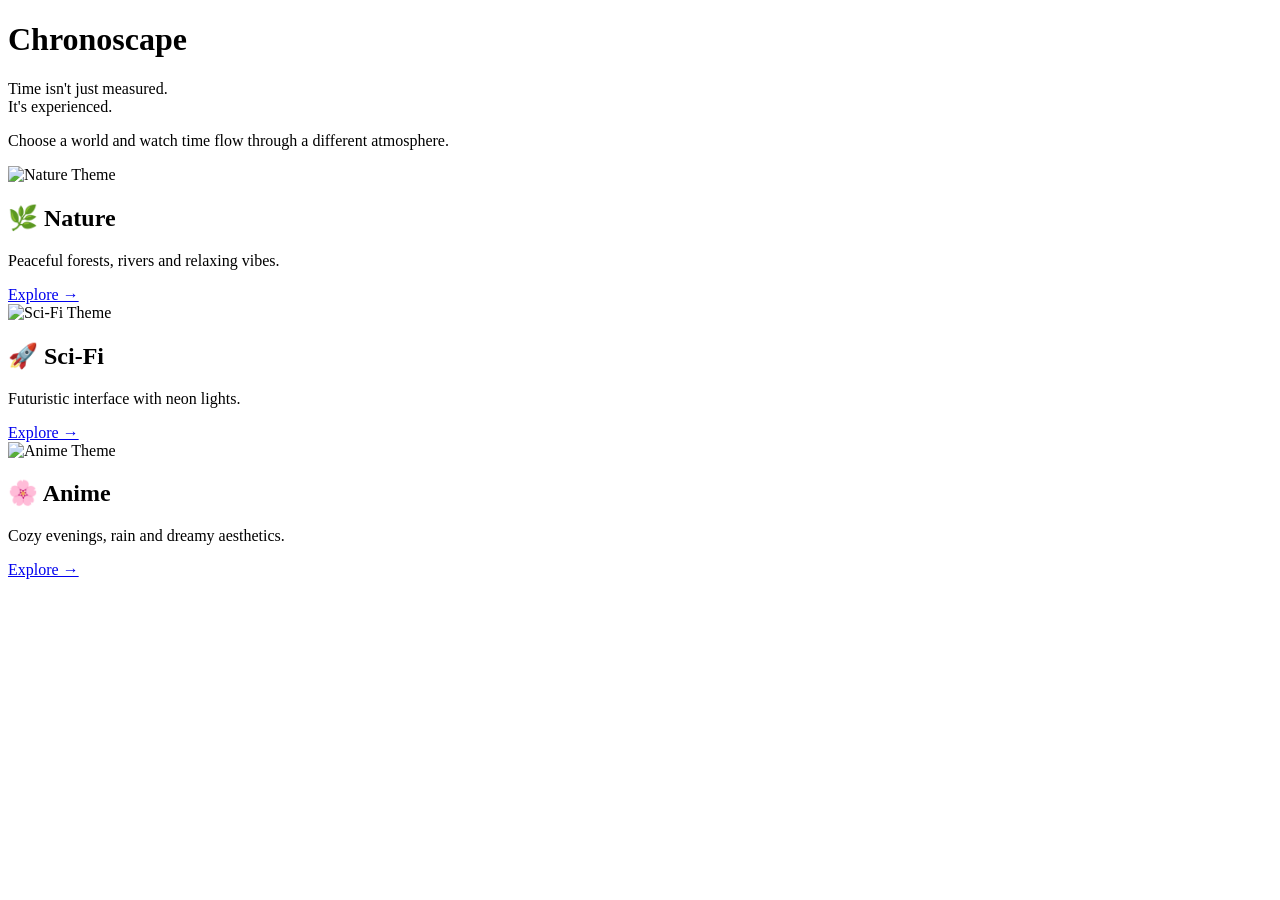
==== index.html @ 8ec43321 "img and vids" ====
<!DOCTYPE html>
<html lang="en">

<head>
    <meta charset="UTF-8">
    <meta name="viewport" content="width=device-width, initial-scale=1.0">

    <title>Chronoscape</title>

    <!-- Google Font -->
    <link href="https://fonts.googleapis.com/css2?family=Poppins:wght@300;400;600;700&display=swap" rel="stylesheet">

    <!-- CSS File -->
    <link rel="stylesheet" href="style.css">
</head>

<body>

    <!-- Main Container -->
    <div class="container">

        <!-- App Name -->
        <header>

            <h1 class="logo">Chronoscape</h1>

            <p class="tagline">
                Time isn't just measured.<br>
                It's experienced.
            </p>

            <p class="description">
                Choose a world and watch time flow through a different atmosphere.
            </p>

        </header>

        <!-- Theme Cards -->
        <section class="cards">

            <!-- Nature Card -->
            <div class="card">

                <img src="images/nature.jpg" alt="Nature Theme">

                <h2>🌿 Nature</h2>

                <p>
                    Peaceful forests, rivers and relaxing vibes.
                </p>

                <a href="nature.html" class="btn">
                    Explore →
                </a>

            </div>

            <!-- Sci-Fi Card -->
            <div class="card">

                <img src="images/scifi.jpg" alt="Sci-Fi Theme">

                <h2>🚀 Sci-Fi</h2>

                <p>
                    Futuristic interface with neon lights.
                </p>

                <a href="scifi.html" class="btn">
                    Explore →
                </a>

            </div>

            <!-- Anime Card -->
            <div class="card">

                <img src="images/anime.jpg" alt="Anime Theme">

                <h2>🌸 Anime</h2>

                <p>
                    Cozy evenings, rain and dreamy aesthetics.
                </p>

                <a href="anime.html" class="btn">
                    Explore →
                </a>

            </div>

        </section>

    </div>

</body>

</html>
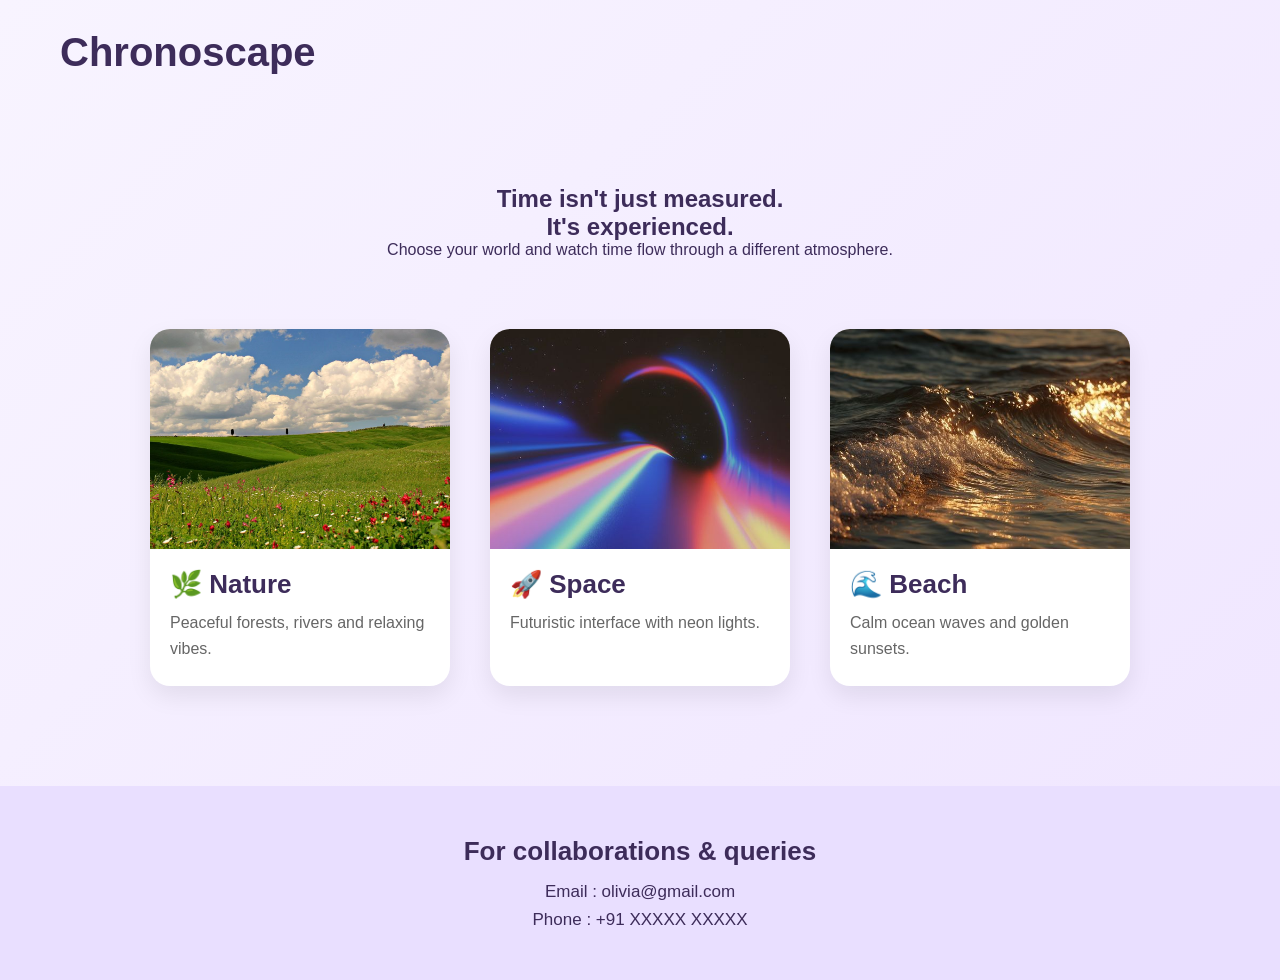
==== commit 56ef3ee6: "sep files" ====
--- a/index.html
+++ b/index.html
@@ -2,6 +2,7 @@
 <html lang="en">
 
 <head>
+
     <meta charset="UTF-8">
     <meta name="viewport" content="width=device-width, initial-scale=1.0">
 
@@ -10,88 +11,100 @@
     <!-- Google Font -->
     <link href="https://fonts.googleapis.com/css2?family=Poppins:wght@300;400;600;700&display=swap" rel="stylesheet">
 
-    <!-- CSS File -->
+    <!-- CSS -->
     <link rel="stylesheet" href="style.css">
+
 </head>
 
 <body>
 
-    <!-- Main Container -->
-    <div class="container">
+    <!-- Logo -->
 
-        <!-- App Name -->
-        <header>
+    <header>
 
-            <h1 class="logo">Chronoscape</h1>
+        <h1 class="logo">Chronoscape</h1>
 
-            <p class="tagline">
-                Time isn't just measured.<br>
-                It's experienced.
+    </header>
+
+
+    <!-- Hero Section -->
+
+    <section class="hero">
+
+        <h2>
+            Time isn't just measured.<br>
+            It's experienced.
+        </h2>
+
+        <p>
+            Choose your world and watch time flow through a different atmosphere.
+        </p>
+
+    </section>
+
+
+    <!-- Theme Cards -->
+
+    <section class="cards">
+
+        <!-- Nature -->
+
+        <a href="nature.html" class="card nature-card">
+
+            <img src="images/nature.jpg" alt="Nature">
+
+            <h3>🌿 Nature</h3>
+
+            <p>
+                Peaceful forests, rivers and relaxing vibes.
             </p>
 
-            <p class="description">
-                Choose a world and watch time flow through a different atmosphere.
+        </a>
+
+
+        <!-- Space -->
+
+        <a href="scifi.html" class="card space-card">
+
+            <img src="images/space.jpg" alt="Space">
+
+            <h3>🚀 Space</h3>
+
+            <p>
+                Futuristic interface with neon lights.
             </p>
 
-        </header>
+        </a>
 
-        <!-- Theme Cards -->
-        <section class="cards">
 
-            <!-- Nature Card -->
-            <div class="card">
+        <!-- Beach -->
 
-                <img src="images/nature.jpg" alt="Nature Theme">
+        <a href="beach.html" class="card beach-card">
 
-                <h2>🌿 Nature</h2>
+            <img src="images/beach.jpg" alt="Beach">
 
-                <p>
-                    Peaceful forests, rivers and relaxing vibes.
-                </p>
+            <h3>🌊 Beach</h3>
 
-                <a href="nature.html" class="btn">
-                    Explore →
-                </a>
+            <p>
+                Calm ocean waves and golden sunsets.
+            </p>
 
-            </div>
+        </a>
 
-            <!-- Sci-Fi Card -->
-            <div class="card">
+    </section>
 
-                <img src="images/scifi.jpg" alt="Sci-Fi Theme">
 
-                <h2>🚀 Sci-Fi</h2>
+    <!-- Footer -->
 
-                <p>
-                    Futuristic interface with neon lights.
-                </p>
+    <footer>
 
-                <a href="scifi.html" class="btn">
-                    Explore →
-                </a>
+        <h3>For collaborations & queries</h3>
 
-            </div>
+        <p>Email : olivia@gmail.com</p>
 
-            <!-- Anime Card -->
-            <div class="card">
+        <p>Phone : +91 XXXXX XXXXX</p>
 
-                <img src="images/anime.jpg" alt="Anime Theme">
-
-                <h2>🌸 Anime</h2>
-
-                <p>
-                    Cozy evenings, rain and dreamy aesthetics.
-                </p>
-
-                <a href="anime.html" class="btn">
-                    Explore →
-                </a>
-
-            </div>
-
-        </section>
-
-    </div>
+    </footer>
 
 </body>
 
--- a/style.css
+++ b/style.css
@@ -0,0 +1,261 @@
+html{
+    scroll-behavior: smooth;
+}
+
+/* Removes the default spacing */
+*{
+    margin:0;
+    padding:0;
+    box-sizing:border-box;
+}
+
+/* Whole webpage */
+
+body{
+
+    font-family:'Poppins',sans-serif;
+
+    background:linear-gradient(
+    135deg,
+    #F8F4FF,
+    #EFE5FF
+    );
+
+    min-height:100vh;
+
+    color:#3D2C5A;
+
+}
+
+/* Logo */
+
+header{
+
+    padding:30px 60px;
+
+}
+
+.logo{
+
+    font-size:40px;
+
+    font-weight:700;
+
+}
+
+/* Hero Section */
+
+.hero{
+
+    text-align:center;
+
+    margin-top:80px;
+
+    margin-bottom:70px;
+
+    animation:fadeUp 1s ease;
+
+}
+
+.quote{
+
+    font-size:45px;
+
+    font-weight:600;
+
+    line-height:1.4;
+
+}
+
+.subtitle{
+
+    margin-top:20px;
+
+    font-size:18px;
+
+    color:#5B4B73;
+
+}
+
+.choose{
+
+    margin-top:50px;
+
+    font-size:36px;
+
+}
+
+/* Cards Section */
+
+.cards{
+
+    display:flex;
+
+    justify-content:center;
+
+    gap:40px;
+
+    flex-wrap:wrap;
+
+    padding:0 60px;
+
+    animation:fadeUp 1.3s ease;
+
+}
+
+/* Individual Card */
+
+.card{
+
+    width:300px;
+
+    background:white;
+
+    border-radius:20px;
+
+    overflow:hidden;
+
+    text-decoration:none;
+
+    color:#3D2C5A;
+
+    box-shadow:0 10px 25px rgba(0,0,0,0.08);
+
+    transition:0.35s;
+
+}
+.card img{
+    display: block;
+}
+
+/* Image */
+
+.card img{
+
+    width:100%;
+
+    height:220px;
+
+    object-fit:cover;
+
+    transition:.4s;
+
+}
+
+/* Zoom Image */
+
+.card:hover img{
+
+    transform:scale(1.08);
+
+}
+
+/* Card Heading */
+
+.card h3{
+
+    padding:20px 20px 10px;
+
+    font-size:26px;
+
+}
+
+/* Card Paragraph */
+
+.card p{
+
+    padding:0 20px 25px;
+
+    color:#666;
+
+    line-height:1.6;
+
+}
+
+/* Footer */
+
+footer{
+
+    margin-top:100px;
+
+    padding:50px;
+
+    text-align:center;
+
+    background:#E9DFFF;
+
+}
+
+footer h3{
+
+    margin-bottom:15px;
+
+    font-size:26px;
+
+}
+
+footer p{
+
+    margin-top:8px;
+
+    font-size:17px;
+
+}
+/* Footer */
+
+footer{
+   
+}
+
+/* Nature Glow */
+
+.nature-card:hover{
+
+    transform: translateY(-10px);
+
+    box-shadow:
+    0 0 20px rgba(115,215,145,.6),
+    0 0 40px rgba(115,215,145,.4);
+
+}
+
+/* Space Glow */
+
+.space-card:hover{
+
+    transform: translateY(-10px);
+
+    box-shadow:
+    0 0 20px rgba(90,200,255,.6),
+    0 0 40px rgba(90,200,255,.4);
+
+}
+
+/* Beach Glow */
+
+.beach-card:hover{
+
+    transform: translateY(-10px);
+
+    box-shadow:
+    0 0 20px rgba(255,195,120,.6),
+    0 0 40px rgba(255,195,120,.4);
+
+}
+@keyframes fadeUp{
+
+    from{
+
+        opacity:0;
+        transform:translateY(30px);
+
+    }
+
+    to{
+
+        opacity:1;
+        transform:translateY(0);
+
+    }
+
+}
